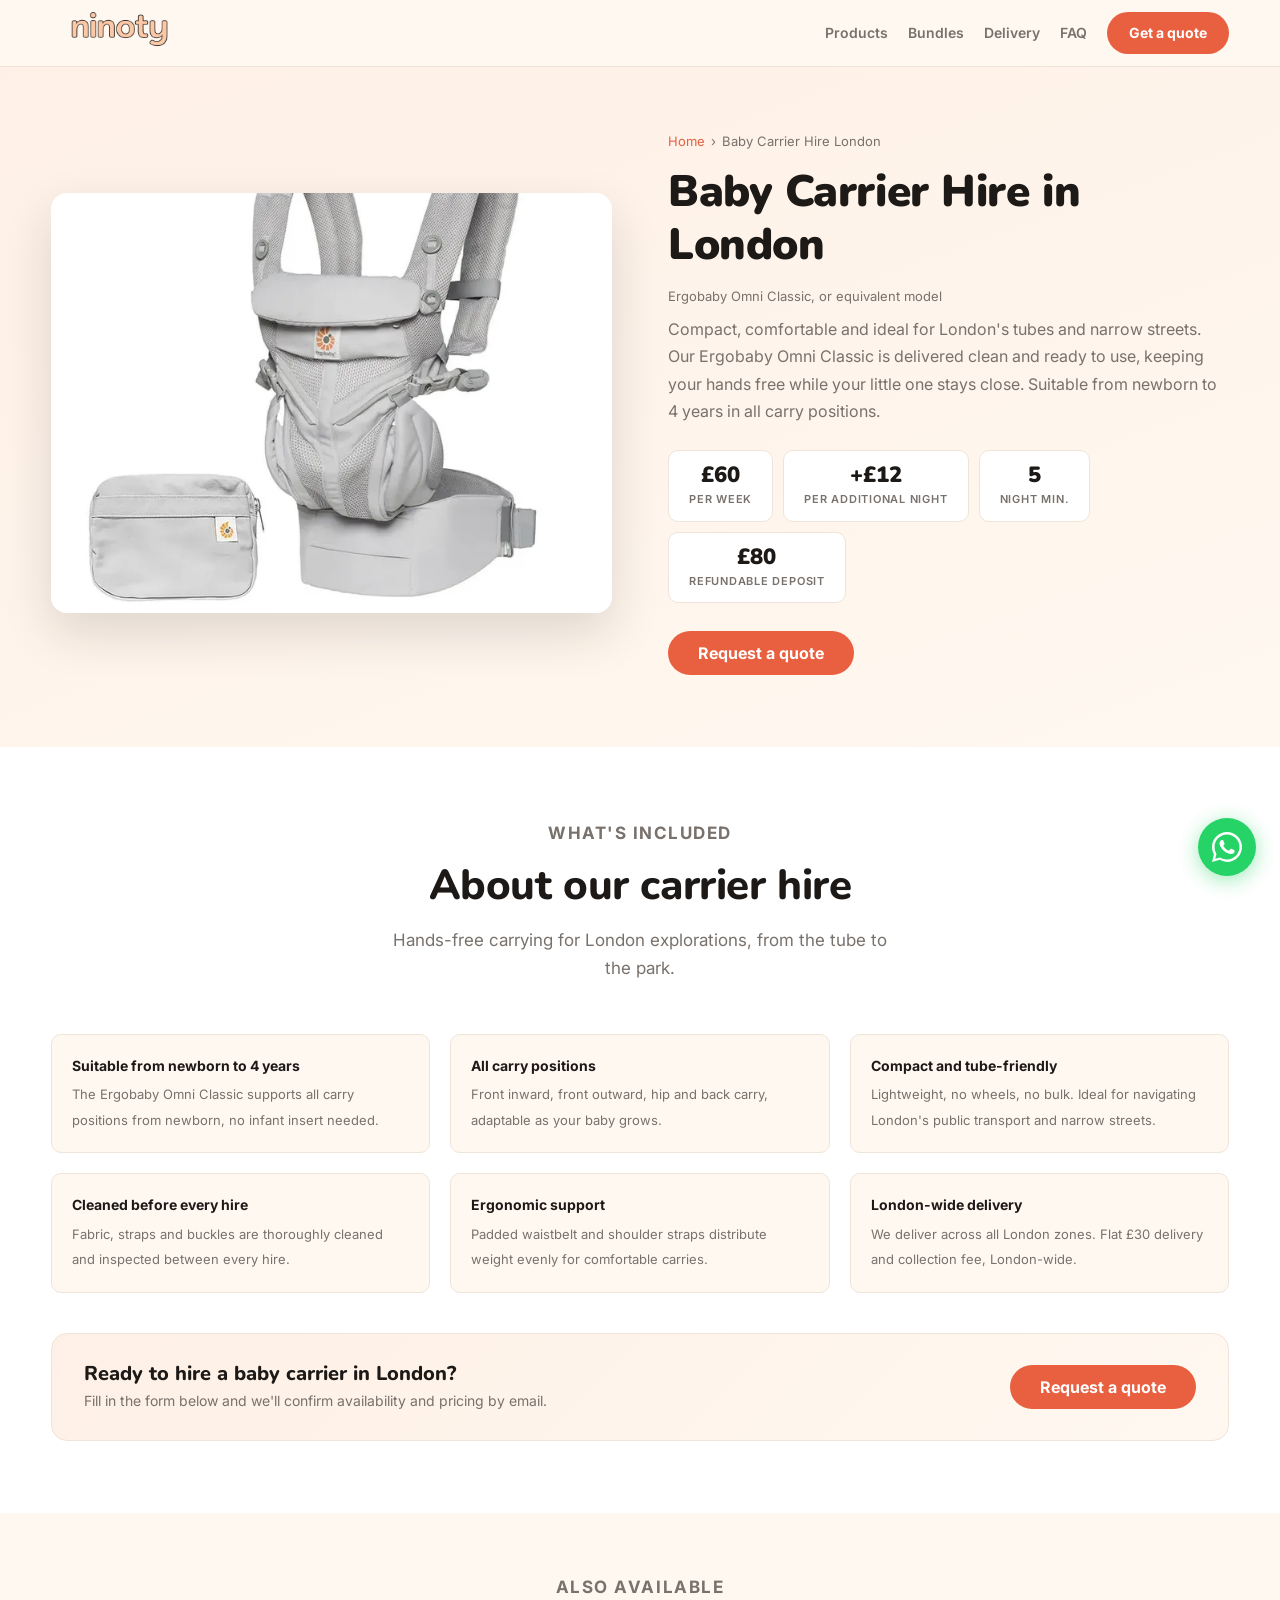
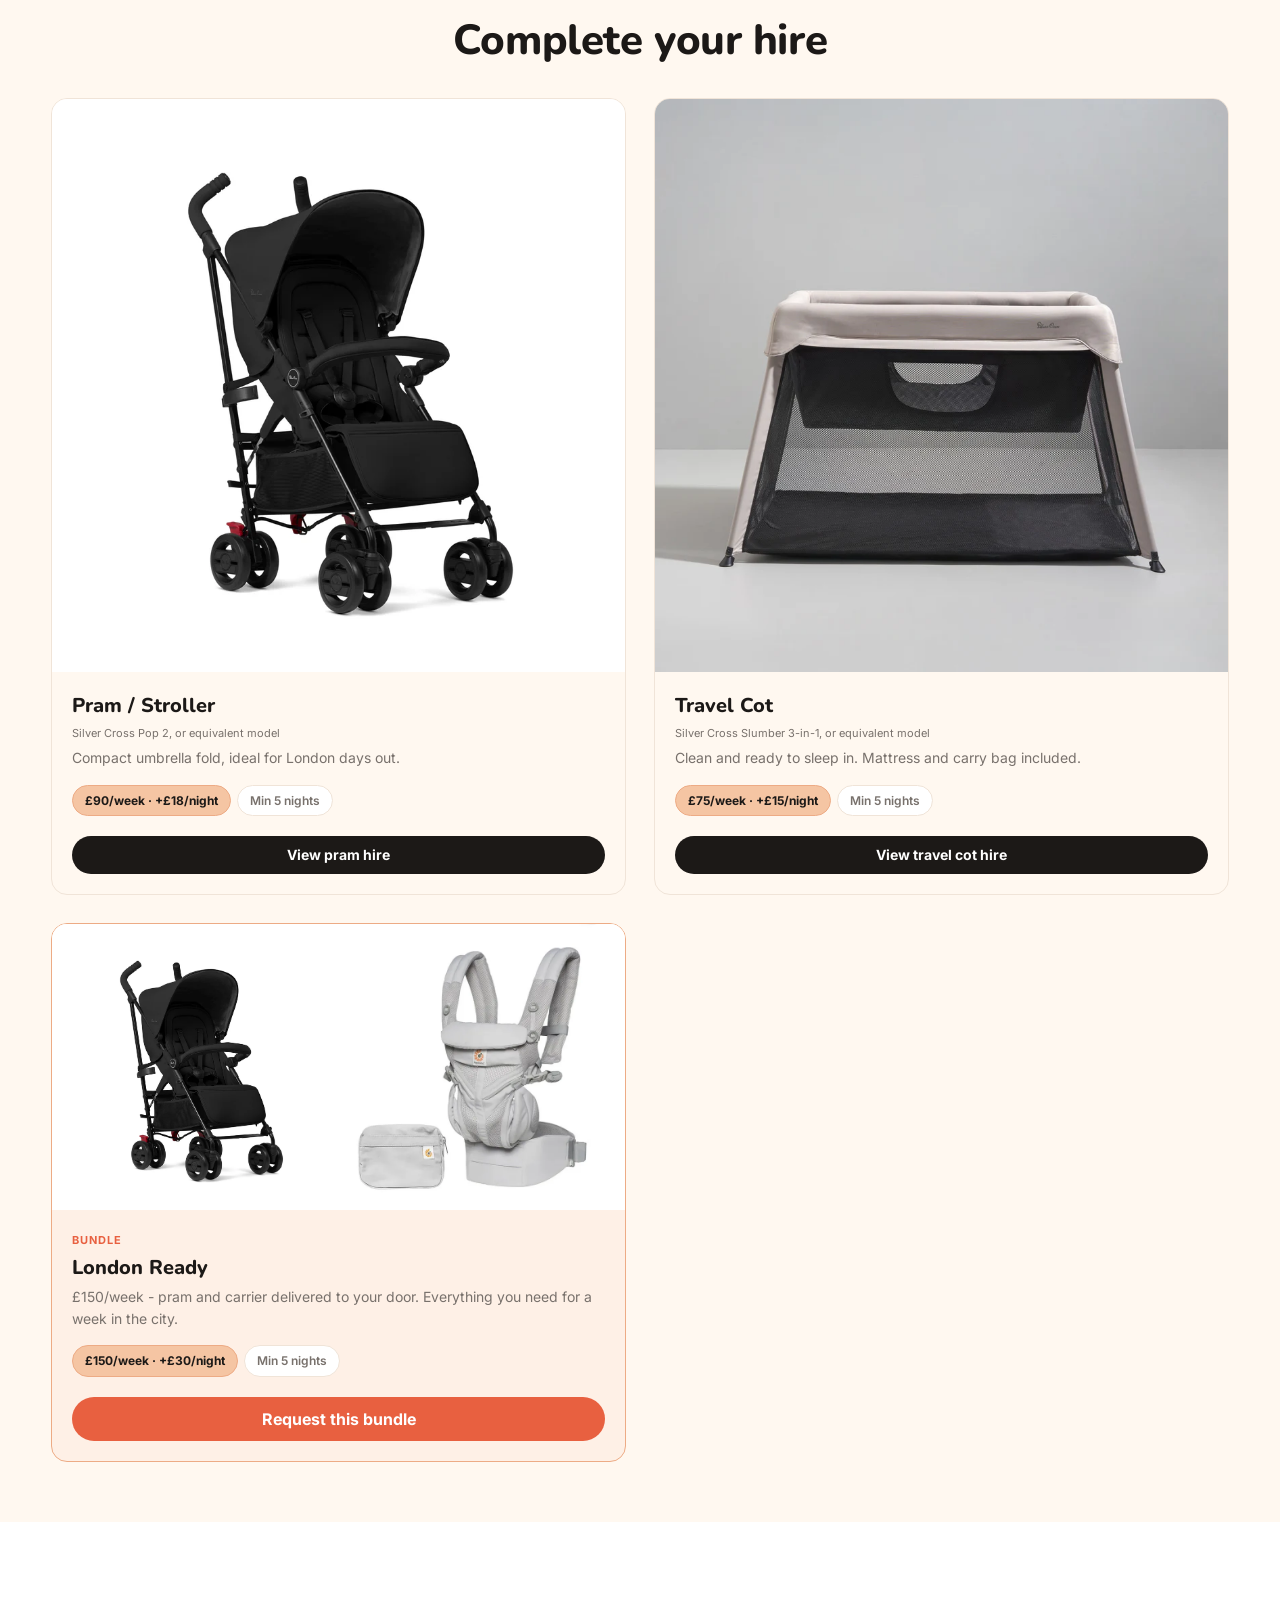
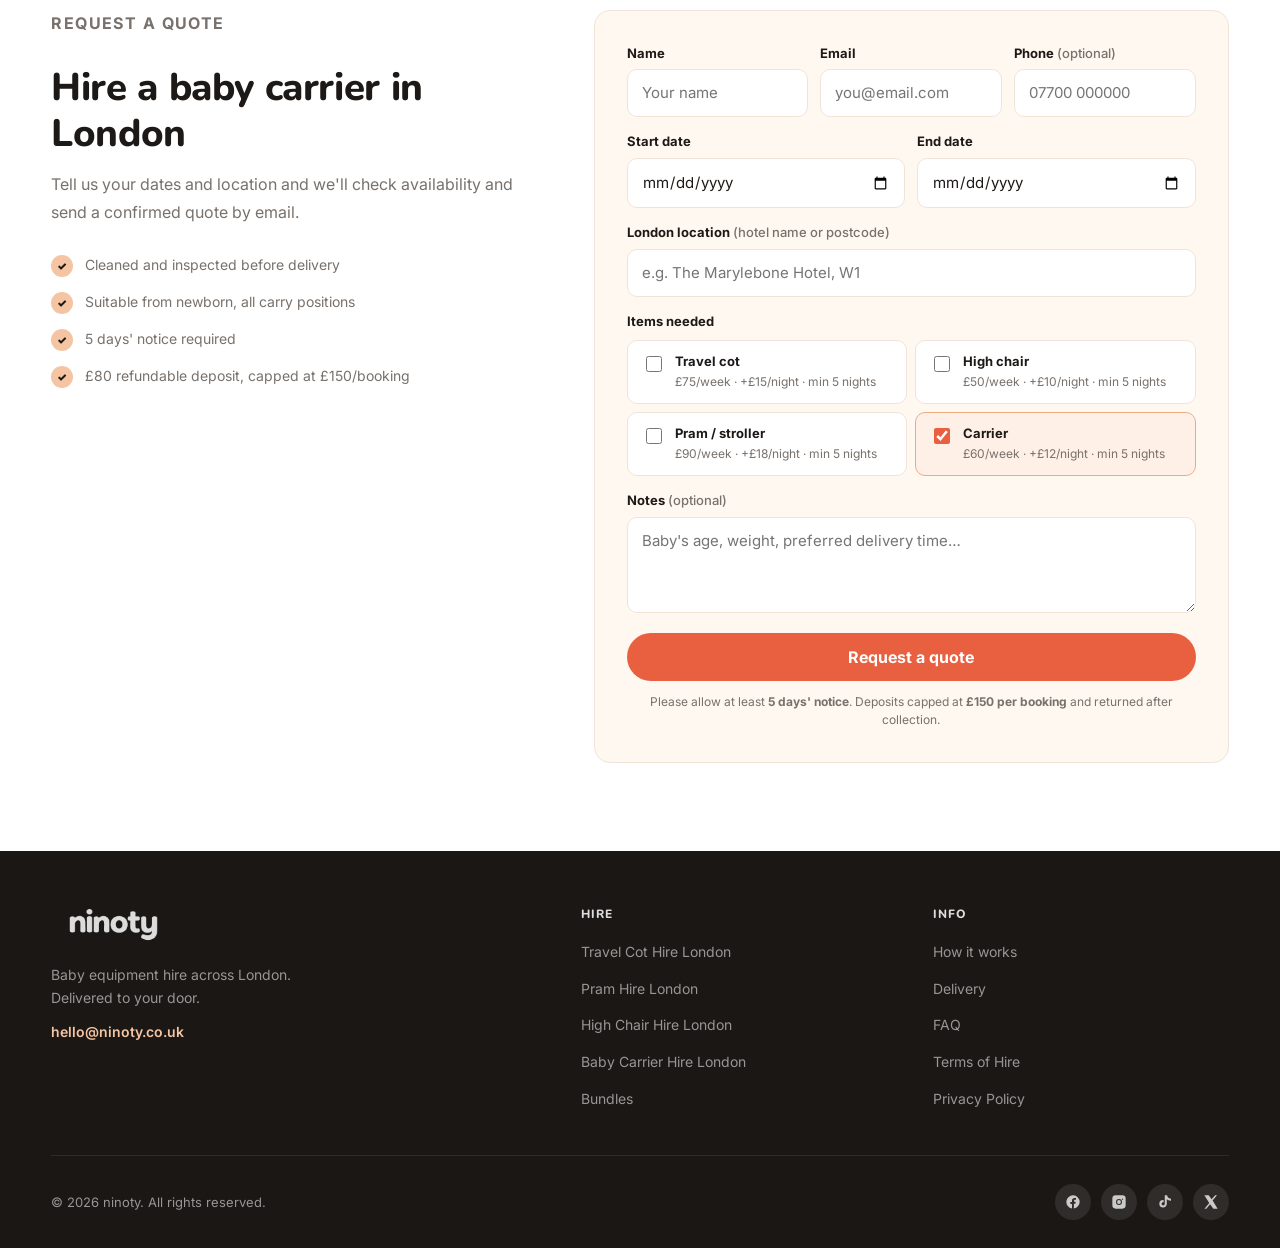
==== carrier-hire-london.html @ f0b051a9 "carrier/pricing/notice/minhire/images" ====
<!doctype html>
<html lang="en">
<head>
  <meta charset="utf-8" />
  <meta name="viewport" content="width=device-width, initial-scale=1" />

  <!-- SEO -->
  <title>Baby Carrier Hire London | Ergobaby Omni Classic Rental Delivered | Ninoty</title>
  <meta name="description" content="Baby carrier hire in London from £12/night. Ergobaby Omni Classic delivered and collected across London. Suitable from newborn to 4 years, all carry positions. Request a quote." />

  <!-- Open Graph -->
  <meta property="og:title" content="Baby Carrier Hire London | Ergobaby Omni Classic Rental Delivered | Ninoty" />
  <meta property="og:description" content="Baby carrier hire in London from £12/night. Ergobaby Omni Classic delivered and collected across London. Suitable from newborn to 4 years, all carry positions. Request a quote." />
  <meta property="og:type" content="website" />
  <meta property="og:url" content="https://ninoty.co.uk/carrier-hire-london.html" />
  <meta property="og:image" content="https://ninoty.co.uk/images/hero.jpg" />
  <meta property="og:site_name" content="Ninoty" />

  <!-- Favicon -->
  <link rel="icon" href="/favicon.ico" sizes="any" />
  <link rel="icon" type="image/png" sizes="32x32" href="/favicon-32x32.png" />
  <link rel="apple-touch-icon" href="/apple-touch-icon.png" />

  <!-- Google Fonts -->
  <link rel="preconnect" href="https://fonts.googleapis.com" />
  <link rel="preconnect" href="https://fonts.gstatic.com" crossorigin />
  <link href="https://fonts.googleapis.com/css2?family=Nunito:wght@400;600;700;800;900&family=Inter:wght@400;500;600;700&display=swap" rel="stylesheet" />

  <link rel="stylesheet" href="styles.css" />

  <!-- Google Analytics -->
  <script async src="https://www.googletagmanager.com/gtag/js?id=G-P8EN81XBQ0"></script>
  <script>
    window.dataLayer = window.dataLayer || [];
    function gtag(){dataLayer.push(arguments);}
    gtag('js', new Date());
    gtag('config', 'G-P8EN81XBQ0');
  </script>
</head>

<body>

  <!-- NAV -->
  <nav class="nav">
    <div class="container nav-inner">
      <a href="/" class="nav-logo" aria-label="Ninoty home">
        <img src="images/ninoty-logo.png" alt="ninoty" />
      </a>
      <ul class="nav-links" id="nav-links">
        <li><a href="/#products">Products</a></li>
        <li><a href="/#bundles">Bundles</a></li>
        <li><a href="/#delivery">Delivery</a></li>
        <li><a href="/#faq">FAQ</a></li>
        <li><a href="#quote" class="nav-cta">Get a quote</a></li>
      </ul>
      <button class="nav-toggle" id="nav-toggle" aria-label="Open menu" aria-expanded="false">
        <svg width="24" height="24" viewBox="0 0 24 24" fill="none" stroke="currentColor" stroke-width="2" stroke-linecap="round">
          <line x1="4" y1="7" x2="20" y2="7"/><line x1="4" y1="12" x2="20" y2="12"/><line x1="4" y1="17" x2="20" y2="17"/>
        </svg>
      </button>
    </div>
  </nav>

  <!-- PAGE HERO -->
  <section class="page-hero">
    <div class="container">
      <div class="page-hero-inner">
        <div class="page-hero-img">
          <img src="images/products/carrier-1.webp" alt="Ergobaby Omni Classic baby carrier hire London" style="object-position: center 80%;" />
        </div>
        <div class="page-hero-content">
          <nav class="breadcrumb" aria-label="Breadcrumb">
            <a href="/">Home</a>
            <span aria-hidden="true">›</span>
            <span>Baby Carrier Hire London</span>
          </nav>
          <h1>Baby Carrier Hire in London</h1>
          <p class="product-model-sub" style="font-size:13px; color:var(--muted); margin-bottom:8px;">Ergobaby Omni Classic, or equivalent model</p>
          <p>Compact, comfortable and ideal for London's tubes and narrow streets. Our Ergobaby Omni Classic is delivered clean and ready to use, keeping your hands free while your little one stays close. Suitable from newborn to 4 years in all carry positions.</p>
          <div class="pricing-cards">
            <div class="pricing-card">
              <span class="value">£60</span>
              <span class="label">per week</span>
            </div>
            <div class="pricing-card">
              <span class="value">+£12</span>
              <span class="label">per additional night</span>
            </div>
            <div class="pricing-card">
              <span class="value">5</span>
              <span class="label">night min.</span>
            </div>
            <div class="pricing-card">
              <span class="value">£80</span>
              <span class="label">refundable deposit</span>
            </div>
          </div>
          <a href="#quote" class="btn-primary">Request a quote</a>
        </div>
      </div>
    </div>
  </section>

  <!-- FEATURES -->
  <section class="product-features">
    <div class="container">
      <div class="section-header">
        <p class="section-eyebrow">What's included</p>
        <h2>About our carrier hire</h2>
        <p>Hands-free carrying for London explorations, from the tube to the park.</p>
      </div>

      <div class="features-grid">
        <div class="feature-item">
          <strong>Suitable from newborn to 4 years</strong>
          <span>The Ergobaby Omni Classic supports all carry positions from newborn, no infant insert needed.</span>
        </div>
        <div class="feature-item">
          <strong>All carry positions</strong>
          <span>Front inward, front outward, hip and back carry, adaptable as your baby grows.</span>
        </div>
        <div class="feature-item">
          <strong>Compact and tube-friendly</strong>
          <span>Lightweight, no wheels, no bulk. Ideal for navigating London's public transport and narrow streets.</span>
        </div>
        <div class="feature-item">
          <strong>Cleaned before every hire</strong>
          <span>Fabric, straps and buckles are thoroughly cleaned and inspected between every hire.</span>
        </div>
        <div class="feature-item">
          <strong>Ergonomic support</strong>
          <span>Padded waistbelt and shoulder straps distribute weight evenly for comfortable carries.</span>
        </div>
        <div class="feature-item">
          <strong>London-wide delivery</strong>
          <span>We deliver across all London zones. Flat £30 delivery and collection fee, London-wide.</span>
        </div>
      </div>

      <div class="product-cta-bar">
        <div>
          <h3>Ready to hire a baby carrier in London?</h3>
          <p>Fill in the form below and we'll confirm availability and pricing by email.</p>
        </div>
        <a href="#quote" class="btn-primary">Request a quote</a>
      </div>
    </div>
  </section>

  <!-- RELATED PRODUCTS -->
  <section style="padding: 60px 0; background: var(--cream);">
    <div class="container">
      <div class="section-header" style="margin-bottom: 32px;">
        <p class="section-eyebrow">Also available</p>
        <h2>Complete your hire</h2>
      </div>
      <div class="product-grid">
        <article class="product-card">
          <div class="product-img">
            <img src="images/products/pram-1.webp" alt="Pram hire London" loading="lazy" />
          </div>
          <div class="product-body">
            <h3 class="product-name">Pram / Stroller</h3>
            <p class="product-model-sub">Silver Cross Pop 2, or equivalent model</p>
            <p class="product-desc">Compact umbrella fold, ideal for London days out.</p>
            <div class="product-chips">
              <span class="chip chip-price">£90/week · +£18/night</span>
              <span class="chip">Min 5 nights</span>
            </div>
            <a href="pram-hire-london.html" class="btn-dark">View pram hire</a>
          </div>
        </article>
        <article class="product-card">
          <div class="product-img">
            <img src="images/products/cot-1.webp" alt="Travel cot hire London" loading="lazy" />
          </div>
          <div class="product-body">
            <h3 class="product-name">Travel Cot</h3>
            <p class="product-model-sub">Silver Cross Slumber 3-in-1, or equivalent model</p>
            <p class="product-desc">Clean and ready to sleep in. Mattress and carry bag included.</p>
            <div class="product-chips">
              <span class="chip chip-price">£75/week · +£15/night</span>
              <span class="chip">Min 5 nights</span>
            </div>
            <a href="travel-cot-hire-london.html" class="btn-dark">View travel cot hire</a>
          </div>
        </article>
        <article class="product-card" style="background: var(--peach-light); border-color: var(--peach-mid);">
          <div class="bundle-img-split">
            <img src="images/products/pram-1.webp" alt="Pram" loading="lazy" />
            <img src="images/products/carrier-1.webp" alt="Carrier" loading="lazy" />
          </div>
          <div class="product-body">
            <span class="section-eyebrow" style="display:block; margin-bottom: 6px;">Bundle</span>
            <h3 class="product-name">London Ready</h3>
            <p class="product-desc">£150/week - pram and carrier delivered to your door. Everything you need for a week in the city.</p>
            <div class="product-chips">
              <span class="chip chip-price">£150/week · +£30/night</span>
              <span class="chip">Min 5 nights</span>
            </div>
            <a href="#quote" class="btn-primary" style="display:block; text-align:center; margin-top: auto;" data-check-items="Pram / stroller,Carrier">Request this bundle</a>
          </div>
        </article>
      </div>
    </div>
  </section>

  <!-- QUOTE FORM -->
  <section class="quote-section" id="quote">
    <div class="container">
      <div class="quote-wrapper">
        <div class="quote-aside">
          <p class="section-eyebrow">Request a quote</p>
          <h2>Hire a baby carrier in London</h2>
          <p>Tell us your dates and location and we'll check availability and send a confirmed quote by email.</p>
          <ul class="quote-trust-list">
            <li><span class="qtl-check">✓</span> Cleaned and inspected before delivery</li>
            <li><span class="qtl-check">✓</span> Suitable from newborn, all carry positions</li>
            <li><span class="qtl-check">✓</span> 5 days' notice required</li>
            <li><span class="qtl-check">✓</span> £80 refundable deposit, capped at £150/booking</li>
          </ul>
        </div>

        <div class="quote-form-box">
          <form
            id="quote-form"
            name="quote-request"
            method="POST"
            data-netlify="true"
            netlify-honeypot="bot-field"
            novalidate
          >
            <input type="hidden" name="form-name" value="quote-request" />
            <p class="hp-field"><label>Don't fill this out: <input name="bot-field" tabindex="-1" /></label></p>

            <div class="form-row-3">
              <div class="form-group">
                <label for="f-name">Name</label>
                <input type="text" id="f-name" name="Name" autocomplete="name" required placeholder="Your name" />
              </div>
              <div class="form-group">
                <label for="f-email">Email</label>
                <input type="email" id="f-email" name="Email" autocomplete="email" required placeholder="you@email.com" />
              </div>
              <div class="form-group">
                <label for="f-phone">Phone <span style="font-weight:500;color:var(--muted)">(optional)</span></label>
                <input type="tel" id="f-phone" name="Phone" autocomplete="tel" placeholder="07700 000000" />
              </div>
            </div>

            <div class="form-row">
              <div class="form-group">
                <label for="f-start">Start date</label>
                <input type="date" id="f-start" name="Start date" required />
              </div>
              <div class="form-group">
                <label for="f-end">End date</label>
                <input type="date" id="f-end" name="End date" required />
              </div>
            </div>

            <div class="form-group">
              <label for="f-location">London location <span style="font-weight:500;color:var(--muted)">(hotel name or postcode)</span></label>
              <input type="text" id="f-location" name="Location" required placeholder="e.g. The Marylebone Hotel, W1" />
            </div>

            <p class="form-checks-label">Items needed</p>
            <div class="form-checks">
              <label class="form-check">
                <input type="checkbox" name="Items" value="Travel cot" data-min-nights="5" />
                <span class="form-check-text">
                  <strong>Travel cot</strong>
                  <span>£75/week · +£15/night · min 5 nights</span>
                </span>
              </label>
              <label class="form-check">
                <input type="checkbox" name="Items" value="High chair" data-min-nights="5" />
                <span class="form-check-text">
                  <strong>High chair</strong>
                  <span>£50/week · +£10/night · min 5 nights</span>
                </span>
              </label>
              <label class="form-check">
                <input type="checkbox" name="Items" value="Pram / stroller" data-min-nights="5" />
                <span class="form-check-text">
                  <strong>Pram / stroller</strong>
                  <span>£90/week · +£18/night · min 5 nights</span>
                </span>
              </label>
              <label class="form-check">
                <input type="checkbox" name="Items" value="Carrier" data-min-nights="5" id="cb-carrier" />
                <span class="form-check-text">
                  <strong>Carrier</strong>
                  <span>£60/week · +£12/night · min 5 nights</span>
                </span>
              </label>
            </div>

            <div class="form-group">
              <label for="f-notes">Notes <span style="font-weight:500;color:var(--muted)">(optional)</span></label>
              <textarea id="f-notes" name="Notes" rows="3" placeholder="Baby's age, weight, preferred delivery time…"></textarea>
            </div>

            <button type="submit" class="form-submit">Request a quote</button>

            <div class="success-message" id="success-msg" role="alert">
              🎉 Thanks! We've received your request and will follow up by email shortly.
            </div>

            <p class="form-note">
              Please allow at least <strong>5 days' notice</strong>. Deposits capped at <strong>£150 per booking</strong> and returned after collection.
            </p>
          </form>
        </div>
      </div>
    </div>
  </section>

  <!-- FOOTER -->
  <footer class="footer">
    <div class="container">
      <div class="footer-top">
        <div class="footer-brand">
          <a href="/" aria-label="Ninoty home"><img src="images/ninoty-logo.png" alt="ninoty" /></a>
          <p>Baby equipment hire across London. Delivered to your door.</p>
          <a href="mailto:hello@ninoty.co.uk" class="footer-email">hello@ninoty.co.uk</a>
        </div>
        <div class="footer-col">
          <h4>Hire</h4>
          <ul class="footer-links">
            <li><a href="travel-cot-hire-london.html">Travel Cot Hire London</a></li>
            <li><a href="pram-hire-london.html">Pram Hire London</a></li>
            <li><a href="high-chair-hire-london.html">High Chair Hire London</a></li>
            <li><a href="carrier-hire-london.html">Baby Carrier Hire London</a></li>
            <li><a href="index.html#bundles">Bundles</a></li>
          </ul>
        </div>
        <div class="footer-col">
          <h4>Info</h4>
          <ul class="footer-links">
            <li><a href="index.html#how">How it works</a></li>
            <li><a href="index.html#delivery">Delivery</a></li>
            <li><a href="index.html#faq">FAQ</a></li>
            <li><a href="terms.html">Terms of Hire</a></li>
            <li><a href="privacy.html">Privacy Policy</a></li>
          </ul>
        </div>
      </div>
      <div class="footer-bottom">
        <span>© 2026 ninoty. All rights reserved.</span>
        <div class="footer-social">
          <a href="https://facebook.com/profile.php?id=61586618325256" target="_blank" rel="noopener noreferrer" aria-label="Facebook"><svg viewBox="0 0 24 24" aria-hidden="true"><path d="M22 12a10 10 0 1 0-11.5 9.9v-7H8v-2.9h2.5V9.8c0-2.5 1.5-3.9 3.8-3.9 1.1 0 2.2.2 2.2.2v2.4h-1.3c-1.2 0-1.6.7-1.6 1.5v1.8H16l-.4 2.9h-2.3v7A10 10 0 0 0 22 12z"/></svg></a>
          <a href="https://instagram.com/ninotybaby/" target="_blank" rel="noopener noreferrer" aria-label="Instagram"><svg viewBox="0 0 24 24" aria-hidden="true"><path d="M7 2h10a5 5 0 0 1 5 5v10a5 5 0 0 1-5 5H7a5 5 0 0 1-5-5V7a5 5 0 0 1 5-5zm5 5.5a4.5 4.5 0 1 0 0 9 4.5 4.5 0 0 0 0-9zm0 7.4a2.9 2.9 0 1 1 0-5.8 2.9 2.9 0 0 1 0 5.8zM17.3 6.7a1 1 0 1 0 0 2 1 1 0 0 0 0-2z"/></svg></a>
          <a href="https://tiktok.com/@ninotybaby" target="_blank" rel="noopener noreferrer" aria-label="TikTok"><svg viewBox="0 0 24 24" aria-hidden="true"><path d="M12.004 2h3.188c.083.74.315 1.458.682 2.104a5.66 5.66 0 0 0 2.567 2.42c.75.348 1.55.53 2.56.553v3.19c-1.318.045-2.61-.21-3.807-.74a8.73 8.73 0 0 1-2.502-1.62v6.83c0 3.09-2.502 5.6-5.59 5.6a5.59 5.59 0 0 1 0-11.18c.29 0 .57.025.84.075v3.27a2.38 2.38 0 1 0 1.72 2.28V2z"/></svg></a>
          <a href="https://x.com/ninotybaby" target="_blank" rel="noopener noreferrer" aria-label="X (Twitter)"><svg viewBox="0 0 24 24" aria-hidden="true"><path d="M18.2 2H21l-6.6 7.6L22 22h-6.4l-5-6.6L5 22H2.2l7.2-8.4L2 2h6.5l4.5 6L18.2 2z"/></svg></a>
        </div>
      </div>
    </div>
  </footer>

  <!-- WhatsApp Float Button -->
  <a href="https://wa.me/447940755719" class="whatsapp-float" target="_blank" rel="noopener noreferrer" aria-label="Contact us on WhatsApp">
    <svg viewBox="0 0 24 24" aria-hidden="true"><path d="M17.472 14.382c-.297-.149-1.758-.867-2.03-.967-.273-.099-.471-.148-.67.15-.197.297-.767.966-.94 1.164-.173.199-.347.223-.644.075-.297-.15-1.255-.463-2.39-1.475-.883-.788-1.48-1.761-1.653-2.059-.173-.297-.018-.458.13-.606.134-.133.298-.347.446-.52.149-.174.198-.298.298-.497.099-.198.05-.371-.025-.52-.075-.149-.669-1.612-.916-2.207-.242-.579-.487-.5-.669-.51-.173-.008-.371-.01-.57-.01-.198 0-.52.074-.792.372-.272.297-1.04 1.016-1.04 2.479 0 1.462 1.065 2.875 1.213 3.074.149.198 2.096 3.2 5.077 4.487.709.306 1.262.489 1.694.625.712.227 1.36.195 1.871.118.571-.085 1.758-.719 2.006-1.413.248-.694.248-1.289.173-1.413-.074-.124-.272-.198-.57-.347z"/><path d="M12 0C5.373 0 0 5.373 0 12c0 2.126.553 4.122 1.523 5.862L.057 23.928l6.235-1.635A11.945 11.945 0 0 0 12 24c6.627 0 12-5.373 12-12S18.627 0 12 0zm0 22c-1.891 0-3.659-.5-5.191-1.374l-.372-.22-3.862 1.013 1.032-3.768-.242-.387A9.959 9.959 0 0 1 2 12C2 6.477 6.477 2 12 2s10 4.477 10 10-4.477 10-10 10z"/></svg>
  </a>

  <script>
  (function(){
    var toggle = document.getElementById('nav-toggle');
    var links = document.getElementById('nav-links');
    if(toggle && links){
      toggle.addEventListener('click', function(){
        var open = links.classList.toggle('open');
        toggle.setAttribute('aria-expanded', open ? 'true' : 'false');
      });
    }
    var carrierCb = document.getElementById('cb-carrier');
    if(carrierCb) carrierCb.checked = true;

    // Bundle multi-check
    document.querySelectorAll('[data-check-items]').forEach(function(btn){
      btn.addEventListener('click', function(e){
        e.preventDefault();
        var items = btn.getAttribute('data-check-items').split(',');
        document.querySelectorAll('input[name="Items"]').forEach(function(cb){ cb.checked = false; });
        items.forEach(function(val){
          val = val.trim();
          var cb = document.querySelector('input[name="Items"][value="'+val+'"]');
          if(cb){ cb.checked = true; cb.dispatchEvent(new Event('change')); }
        });
        var quote = document.getElementById('quote');
        if(quote) quote.scrollIntoView({ behavior: 'smooth' });
      });
    });

    var startInput = document.getElementById('f-start');
    var endInput = document.getElementById('f-end');
    var itemChecks = Array.from(document.querySelectorAll('input[name="Items"][type="checkbox"]'));
    function pad(n){return String(n).padStart(2,'0');}
    function toYMD(d){return d.getFullYear()+'-'+pad(d.getMonth()+1)+'-'+pad(d.getDate());}
    function addDays(ymd,days){var d=new Date(ymd+'T00:00:00');d.setDate(d.getDate()+days);return toYMD(d);}
    if(startInput && endInput){
      var now=new Date();var minStart=new Date(now.getTime()+5*24*60*60*1000);startInput.min=toYMD(minStart);
      function getMinNights(){var c=itemChecks.filter(function(i){return i.checked;});if(!c.length)return 1;return Math.max.apply(null,c.map(function(i){return Number(i.dataset.minNights||1);}));}
      function updateEndMin(){var mn=getMinNights();var base=startInput.value||toYMD(minStart);var me=addDays(base,mn);endInput.min=me;if(endInput.value&&endInput.value<me)endInput.value='';}
      updateEndMin();startInput.addEventListener('change',updateEndMin);itemChecks.forEach(function(cb){cb.addEventListener('change',updateEndMin);});
      endInput.addEventListener('focus',function(){if(!startInput.value)startInput.focus();});
    }
    var form=document.getElementById('quote-form');var successMsg=document.getElementById('success-msg');
    if(form){
      form.addEventListener('submit',function(e){
        e.preventDefault();
        var anyChecked=itemChecks.some(function(cb){return cb.checked;});
        if(!anyChecked){alert('Please select at least one item.');return;}
        var btn=form.querySelector('.form-submit');btn.disabled=true;btn.textContent='Sending…';
        fetch('/',{method:'POST',headers:{'Content-Type':'application/x-www-form-urlencoded'},body:new URLSearchParams(new FormData(form)).toString()})
        .then(function(r){if(r.ok){form.reset();if(carrierCb)carrierCb.checked=true;if(successMsg){successMsg.style.display='block';successMsg.scrollIntoView({behavior:'smooth',block:'nearest'});}}else{throw new Error();}})
        .catch(function(){btn.disabled=false;btn.textContent='Request a quote';alert('Something went wrong. Please email hello@ninoty.co.uk');});
      });
    }
  })();
  </script>
</body>
</html>
---- styles.css ----
/* ============================================================
   NINOTY — Baby Equipment Hire London
   Complete Redesign — styles.css
   ============================================================ */

/* --- Variables -------------------------------------------- */
:root {
  --cream:       #FFF8F0;
  --peach:       #F5C5A3;
  --peach-light: #FEF0E6;
  --peach-mid:   #EDAB85;
  --coral:       #E86040;
  --coral-dark:  #C94E30;
  --charcoal:    #1C1917;
  --muted:       #78716C;
  --border:      #F0E4D8;
  --card:        #FFFFFF;
  --shadow-sm:   0 2px 8px rgba(28,25,23,0.07);
  --shadow-md:   0 8px 24px rgba(28,25,23,0.10);
  --shadow-lg:   0 20px 50px rgba(28,25,23,0.14);
  --r:           16px;
  --r-sm:        10px;
  --max:         1200px;
}

/* --- Reset & Base ----------------------------------------- */
*, *::before, *::after { box-sizing: border-box; }
html { scroll-behavior: smooth; }
body {
  margin: 0;
  background: var(--cream);
  color: var(--charcoal);
  font-family: 'Inter', ui-sans-serif, system-ui, -apple-system, sans-serif;
  font-size: 16px;
  line-height: 1.6;
  overflow-x: hidden;
}
a { color: inherit; text-decoration: none; }
a:hover { opacity: 0.82; }
img { max-width: 100%; display: block; }
h1, h2, h3, h4 {
  font-family: 'Nunito', 'Inter', sans-serif;
  font-weight: 800;
  line-height: 1.2;
  margin: 0;
}
p { margin: 0; }
ul, ol { margin: 0; padding-left: 1.3em; }

.container {
  width: min(var(--max), 92vw);
  margin-inline: auto;
}

/* --- NAVIGATION ------------------------------------------- */
.nav {
  position: sticky;
  top: 0;
  z-index: 100;
  background: rgba(255,248,240,0.94);
  backdrop-filter: blur(14px);
  -webkit-backdrop-filter: blur(14px);
  border-bottom: 1px solid var(--border);
}
.nav-inner {
  display: flex;
  align-items: center;
  justify-content: space-between;
  gap: 16px;
  padding: 10px 0;
}
.nav-logo img { height: 46px; width: auto; }
.nav-links {
  display: flex;
  gap: 20px;
  font-size: 14px;
  font-weight: 600;
  color: var(--muted);
  list-style: none;
  padding: 0;
  margin: 0;
  align-items: center;
}
.nav-links a { color: var(--muted); transition: color 0.15s; }
.nav-links a:hover { color: var(--charcoal); opacity: 1; }
.nav-cta {
  display: inline-flex;
  align-items: center;
  padding: 10px 22px;
  border-radius: 99px;
  background: var(--coral);
  color: #fff !important;
  font-weight: 700;
  font-size: 14px;
  white-space: nowrap;
  transition: background 0.2s, transform 0.15s;
  opacity: 1 !important;
}
.nav-cta:hover { background: var(--coral-dark) !important; transform: translateY(-1px); }
.nav-toggle {
  display: none;
  background: none;
  border: none;
  cursor: pointer;
  padding: 6px;
  color: var(--charcoal);
  line-height: 0;
}
@media (max-width: 820px) {
  .nav-links { display: none; }
  .nav-toggle { display: flex; }
  .nav-inner { position: relative; }
  .nav-links.open {
    display: flex;
    flex-direction: column;
    align-items: flex-start;
    position: absolute;
    top: calc(100% + 1px);
    left: 0; right: 0;
    background: var(--cream);
    border-bottom: 1px solid var(--border);
    padding: 16px 4vw 20px;
    gap: 14px;
    box-shadow: var(--shadow-md);
  }
  .nav-links.open .nav-cta { align-self: stretch; text-align: center; justify-content: center; }
}

/* --- HERO ------------------------------------------------- */
.hero {
  position: relative;
  min-height: 88vh;
  display: flex;
  align-items: center;
}
.hero-bg {
  position: absolute;
  inset: 0;
  background-image: url('images/hero.jpg');
  background-size: cover;
  background-position: center 42%;
  z-index: 0;
}
.hero-bg::after {
  content: '';
  position: absolute;
  inset: 0;
  background: linear-gradient(
    130deg,
    rgba(28,25,23,0.58) 0%,
    rgba(28,25,23,0.30) 60%,
    rgba(28,25,23,0.18) 100%
  );
}
.hero-content {
  position: relative;
  z-index: 1;
  padding: 80px 0 100px;
  max-width: 680px;
}
.hero-eyebrow {
  display: inline-block;
  background: rgba(245,197,163,0.22);
  border: 1px solid rgba(245,197,163,0.55);
  color: var(--peach);
  font-size: 12px;
  font-weight: 700;
  padding: 6px 14px;
  border-radius: 99px;
  margin-bottom: 22px;
  letter-spacing: 0.06em;
  text-transform: uppercase;
}
.hero h1 {
  font-family: 'Nunito', sans-serif;
  font-size: clamp(32px, 5vw, 60px);
  font-weight: 900;
  color: #fff;
  line-height: 1.08;
  margin-bottom: 20px;
  letter-spacing: -0.01em;
}
.hero-sub {
  font-size: clamp(16px, 2vw, 20px);
  color: rgba(255,255,255,0.87);
  margin-bottom: 36px;
  max-width: 480px;
  line-height: 1.55;
}
.hero-btns {
  display: flex;
  gap: 12px;
  flex-wrap: wrap;
}

/* --- BUTTONS ---------------------------------------------- */
.btn-primary {
  display: inline-flex;
  align-items: center;
  gap: 8px;
  padding: 14px 30px;
  border-radius: 99px;
  background: var(--coral);
  color: #fff;
  font-weight: 700;
  font-size: 16px;
  border: none;
  cursor: pointer;
  transition: background 0.2s, transform 0.15s;
  text-decoration: none;
  line-height: 1;
}
.btn-primary:hover { background: var(--coral-dark); opacity: 1; transform: translateY(-2px); }

.btn-outline {
  display: inline-flex;
  align-items: center;
  padding: 14px 30px;
  border-radius: 99px;
  background: transparent;
  color: #fff;
  font-weight: 700;
  font-size: 16px;
  border: 2px solid rgba(255,255,255,0.55);
  cursor: pointer;
  transition: border-color 0.2s, background 0.2s;
  text-decoration: none;
  line-height: 1;
}
.btn-outline:hover { border-color: #fff; background: rgba(255,255,255,0.08); opacity: 1; }

.btn-dark {
  display: inline-flex;
  align-items: center;
  justify-content: center;
  padding: 12px 24px;
  border-radius: 99px;
  background: var(--charcoal);
  color: #fff;
  font-weight: 700;
  font-size: 14px;
  border: none;
  cursor: pointer;
  transition: background 0.2s;
  text-decoration: none;
  line-height: 1;
}
.btn-dark:hover { background: #3c3530; opacity: 1; }

/* --- TRUST BAR -------------------------------------------- */
.trust-bar {
  background: var(--card);
  border-bottom: 1px solid var(--border);
}
.trust-bar-grid {
  display: grid;
  grid-template-columns: repeat(4, 1fr);
}
.trust-item {
  display: flex;
  flex-direction: column;
  align-items: center;
  gap: 10px;
  padding: 24px 12px;
  text-align: center;
  border-right: 1px solid var(--border);
}
.trust-item:last-child { border-right: none; }
.trust-icon {
  width: 44px;
  height: 44px;
  border-radius: 50%;
  background: var(--peach-light);
  display: grid;
  place-items: center;
  flex-shrink: 0;
}
.trust-icon svg {
  width: 22px;
  height: 22px;
  stroke: var(--coral);
  fill: none;
  stroke-width: 1.8;
  stroke-linecap: round;
  stroke-linejoin: round;
}
.trust-item strong {
  font-size: 13px;
  font-weight: 700;
  color: var(--charcoal);
  line-height: 1.35;
}
@media (max-width: 640px) {
  .trust-bar-grid { grid-template-columns: 1fr 1fr; }
  .trust-item:nth-child(2) { border-right: none; }
  .trust-item:nth-child(3) { border-top: 1px solid var(--border); }
  .trust-item:nth-child(4) { border-top: 1px solid var(--border); border-right: none; }
}

/* --- SECTION HEADER --------------------------------------- */
.section-header {
  text-align: center;
  margin-bottom: 52px;
}
.section-eyebrow {
  display: inline-block;
  font-size: 11px;
  font-weight: 700;
  letter-spacing: 0.09em;
  text-transform: uppercase;
  color: var(--coral);
  margin-bottom: 14px;
}
.section-header h2 {
  font-family: 'Nunito', sans-serif;
  font-size: clamp(26px, 4vw, 42px);
  color: var(--charcoal);
  margin-bottom: 14px;
  letter-spacing: -0.01em;
}
.section-header p {
  color: var(--muted);
  font-size: 17px;
  max-width: 520px;
  margin-inline: auto;
  line-height: 1.65;
}

/* --- HOW IT WORKS ----------------------------------------- */
.how { padding: 88px 0; background: var(--cream); }
.steps {
  display: grid;
  grid-template-columns: repeat(3, 1fr);
  gap: 40px;
  position: relative;
}
.steps::before {
  content: '';
  position: absolute;
  top: 35px;
  left: calc(16.66% + 8px);
  right: calc(16.66% + 8px);
  height: 2px;
  background: linear-gradient(90deg, var(--peach), var(--peach-mid), var(--peach));
  z-index: 0;
}
.step {
  display: flex;
  flex-direction: column;
  align-items: center;
  text-align: center;
  position: relative;
  z-index: 1;
}
.step-num {
  width: 70px;
  height: 70px;
  border-radius: 50%;
  background: var(--peach);
  border: 3px solid var(--card);
  display: grid;
  place-items: center;
  font-family: 'Nunito', sans-serif;
  font-size: 26px;
  font-weight: 900;
  color: var(--charcoal);
  margin-bottom: 20px;
  box-shadow: 0 0 0 4px var(--peach-light), var(--shadow-sm);
}
.step h3 {
  font-family: 'Nunito', sans-serif;
  font-size: 18px;
  color: var(--charcoal);
  margin-bottom: 8px;
}
.step p { font-size: 14px; color: var(--muted); max-width: 200px; line-height: 1.6; }
@media (max-width: 640px) {
  .steps { grid-template-columns: 1fr; gap: 28px; }
  .steps::before { display: none; }
  .step { flex-direction: row; text-align: left; gap: 18px; align-items: flex-start; }
  .step-num { flex-shrink: 0; width: 56px; height: 56px; font-size: 22px; margin-bottom: 0; }
  .step p { max-width: none; }
}

/* --- PRODUCTS --------------------------------------------- */
.products { padding: 88px 0; background: var(--card); }
.product-grid {
  display: grid;
  grid-template-columns: repeat(2, 1fr);
  gap: 28px;
}
.product-card {
  background: var(--cream);
  border: 1px solid var(--border);
  border-radius: var(--r);
  overflow: hidden;
  transition: box-shadow 0.25s, transform 0.25s;
  display: flex;
  flex-direction: column;
}
.product-card:hover { box-shadow: var(--shadow-lg); transform: translateY(-4px); }
.product-img {
  overflow: hidden;
  background: var(--cream);
}
.product-img img {
  width: 100%;
  height: auto;
  display: block;
  transition: transform 0.45s ease;
}
.product-card:hover .product-img img { transform: scale(1.03); }
.product-body {
  padding: 22px 20px 20px;
  display: flex;
  flex-direction: column;
  flex: 1;
}
.product-name {
  font-family: 'Nunito', sans-serif;
  font-size: 20px;
  font-weight: 800;
  color: var(--charcoal);
  margin-bottom: 6px;
}
.product-desc {
  font-size: 14px;
  color: var(--muted);
  margin-bottom: 16px;
  line-height: 1.55;
}
.product-chips {
  display: flex;
  flex-wrap: wrap;
  gap: 6px;
  margin-bottom: 20px;
}
.chip {
  font-size: 12px;
  font-weight: 600;
  padding: 5px 12px;
  border-radius: 99px;
  border: 1px solid var(--border);
  background: var(--card);
  color: var(--muted);
}
.chip-price {
  background: var(--peach);
  border-color: var(--peach-mid);
  color: var(--charcoal);
  font-weight: 700;
}
.product-body .btn-dark { margin-top: auto; width: 100%; text-align: center; }
@media (max-width: 640px) {
  .product-grid { grid-template-columns: 1fr; gap: 20px; }
}

/* --- BUNDLES ---------------------------------------------- */
.bundles { padding: 88px 0; background: var(--cream); }
.bundle-grid {
  display: grid;
  grid-template-columns: repeat(2, 1fr);
  gap: 24px;
}
.bundle-card {
  background: var(--card);
  border: 1.5px solid var(--border);
  border-radius: var(--r);
  padding: 28px 24px 24px;
  position: relative;
  transition: box-shadow 0.2s, transform 0.2s;
  display: flex;
  flex-direction: column;
}
.bundle-card:hover { box-shadow: var(--shadow-md); transform: translateY(-2px); }
.bundle-card.featured {
  border-color: var(--peach-mid);
  background: linear-gradient(160deg, var(--peach-light) 0%, var(--card) 100%);
}
.bundle-badge {
  position: absolute;
  top: 18px;
  right: 18px;
  background: var(--coral);
  color: #fff;
  font-size: 11px;
  font-weight: 700;
  padding: 4px 10px;
  border-radius: 99px;
  letter-spacing: 0.03em;
}
.bundle-emoji { font-size: 36px; margin-bottom: 14px; line-height: 1; display: block; }
.bundle-name {
  font-family: 'Nunito', sans-serif;
  font-size: 22px;
  font-weight: 900;
  color: var(--charcoal);
  margin-bottom: 6px;
}
.bundle-items-label {
  font-size: 14px;
  color: var(--muted);
  margin-bottom: 18px;
}
.bundle-details {
  list-style: none;
  padding: 0;
  margin: 0;
  display: flex;
  flex-direction: column;
  gap: 8px;
}
.bundle-details li {
  font-size: 13px;
  color: var(--muted);
  display: flex;
  align-items: flex-start;
  gap: 8px;
  line-height: 1.45;
}
.bundle-details li::before {
  content: '✓';
  color: var(--coral);
  font-weight: 800;
  flex-shrink: 0;
  margin-top: 1px;
}
.bundle-price-block {
  margin-bottom: 16px;
}
.bundle-price {
  display: block;
  font-family: 'Nunito', sans-serif;
  font-size: 22px;
  font-weight: 900;
  color: var(--charcoal);
  line-height: 1.2;
}
.bundle-price-desc {
  display: block;
  font-size: 13px;
  color: var(--muted);
  margin-top: 3px;
  line-height: 1.45;
}
.bundle-details { flex: 1; }
.bundle-request-btn {
  display: block;
  width: 100%;
  text-align: center;
  margin-top: 20px;
  padding: 12px 20px;
  border-radius: 99px;
  background: var(--coral);
  color: #fff;
  font-weight: 700;
  font-size: 14px;
  font-family: inherit;
  border: none;
  cursor: pointer;
  transition: background 0.2s, transform 0.15s;
  text-decoration: none;
}
.bundle-request-btn:hover { background: var(--coral-dark); transform: translateY(-1px); opacity: 1; }
.bundle-img-split {
  display: grid;
  grid-template-columns: 1fr 1fr;
  overflow: hidden;
  background: var(--cream);
}
.bundle-img-split img {
  width: 100%;
  height: auto;
  display: block;
  object-fit: cover;
  background: var(--cream);
}
@media (max-width: 640px) { .bundle-grid { grid-template-columns: 1fr; } }

/* --- DELIVERY --------------------------------------------- */
.delivery { padding: 88px 0; background: var(--card); }
.delivery-grid {
  display: grid;
  grid-template-columns: 1fr 1fr;
  gap: 64px;
  align-items: start;
}
.delivery-text h2 {
  font-family: 'Nunito', sans-serif;
  font-size: clamp(24px, 3vw, 38px);
  color: var(--charcoal);
  margin-bottom: 14px;
  letter-spacing: -0.01em;
}
.delivery-text p {
  color: var(--muted);
  margin-bottom: 28px;
  font-size: 16px;
  line-height: 1.72;
}
.zones-list {
  display: flex;
  flex-wrap: wrap;
  gap: 8px;
  margin-bottom: 32px;
}
.zone-tag {
  padding: 7px 16px;
  border-radius: 99px;
  background: var(--peach);
  color: var(--charcoal);
  font-size: 13px;
  font-weight: 700;
}
.delivery-features {
  display: grid;
  grid-template-columns: 1fr;
  gap: 14px;
}
.delivery-feature {
  display: flex;
  gap: 14px;
  align-items: flex-start;
  background: var(--cream);
  border: 1px solid var(--border);
  border-radius: var(--r-sm);
  padding: 16px 18px;
}
.delivery-feature-icon {
  width: 40px;
  height: 40px;
  border-radius: 10px;
  background: var(--peach-light);
  display: grid;
  place-items: center;
  flex-shrink: 0;
}
.delivery-feature-icon svg {
  width: 20px; height: 20px;
  stroke: var(--coral);
  fill: none;
  stroke-width: 1.8;
  stroke-linecap: round;
  stroke-linejoin: round;
}
.delivery-feature strong {
  display: block;
  font-size: 14px;
  font-weight: 700;
  color: var(--charcoal);
  margin-bottom: 3px;
}
.delivery-feature span { font-size: 13px; color: var(--muted); line-height: 1.5; }
@media (max-width: 768px) {
  .delivery-grid { grid-template-columns: 1fr; gap: 36px; }
}

/* --- SAFETY ----------------------------------------------- */
.safety {
  padding: 88px 0;
  background: linear-gradient(160deg, var(--peach-light) 0%, var(--cream) 60%);
}
.safety-grid {
  display: grid;
  grid-template-columns: repeat(3, 1fr);
  gap: 24px;
}
.safety-card {
  background: var(--card);
  border: 1px solid var(--border);
  border-radius: var(--r);
  padding: 30px 24px 26px;
  box-shadow: var(--shadow-sm);
}
.safety-card-icon {
  width: 54px;
  height: 54px;
  border-radius: 14px;
  background: var(--peach-light);
  display: grid;
  place-items: center;
  margin-bottom: 18px;
}
.safety-card-icon svg {
  width: 26px; height: 26px;
  stroke: var(--coral);
  fill: none;
  stroke-width: 1.8;
  stroke-linecap: round;
  stroke-linejoin: round;
}
.safety-card h3 {
  font-family: 'Nunito', sans-serif;
  font-size: 20px;
  color: var(--charcoal);
  margin-bottom: 14px;
}
.safety-card ul {
  list-style: none;
  padding: 0;
  display: flex;
  flex-direction: column;
  gap: 9px;
}
.safety-card ul li {
  font-size: 14px;
  color: var(--muted);
  display: flex;
  align-items: flex-start;
  gap: 9px;
  line-height: 1.5;
}
.safety-card ul li::before {
  content: '✓';
  color: var(--coral);
  font-weight: 800;
  flex-shrink: 0;
}
@media (max-width: 768px) { .safety-grid { grid-template-columns: 1fr; } }

/* --- QUOTE FORM ------------------------------------------- */
.quote-section { padding: 88px 0; background: var(--card); }
.quote-wrapper {
  display: grid;
  grid-template-columns: 1fr 1.35fr;
  gap: 72px;
  align-items: start;
}
.quote-aside h2 {
  font-family: 'Nunito', sans-serif;
  font-size: clamp(26px, 3vw, 40px);
  color: var(--charcoal);
  margin-bottom: 14px;
  letter-spacing: -0.01em;
}
.quote-aside p {
  color: var(--muted);
  font-size: 16px;
  line-height: 1.72;
  margin-bottom: 28px;
}
.quote-trust-list {
  list-style: none;
  padding: 0;
  display: flex;
  flex-direction: column;
  gap: 14px;
}
.quote-trust-list li {
  display: flex;
  align-items: flex-start;
  gap: 12px;
  font-size: 14px;
  color: var(--muted);
  line-height: 1.5;
}
.qtl-check {
  width: 22px;
  height: 22px;
  min-width: 22px;
  border-radius: 50%;
  background: var(--peach);
  display: grid;
  place-items: center;
  font-size: 11px;
  font-weight: 900;
  color: var(--charcoal);
  margin-top: 1px;
}
.quote-form-box {
  background: var(--cream);
  border: 1px solid var(--border);
  border-radius: var(--r);
  padding: 32px;
}
.form-group {
  display: flex;
  flex-direction: column;
  gap: 6px;
  margin-bottom: 14px;
}
.form-group label {
  font-size: 13px;
  font-weight: 700;
  color: var(--charcoal);
}
.form-group input,
.form-group textarea,
.form-group select {
  width: 100%;
  padding: 11px 14px;
  border: 1.5px solid var(--border);
  border-radius: var(--r-sm);
  background: var(--card);
  font: inherit;
  font-size: 15px;
  color: var(--charcoal);
  outline: none;
  transition: border-color 0.2s, box-shadow 0.2s;
  min-width: 0;
  -webkit-appearance: none;
  appearance: none;
}
.form-group input:focus,
.form-group textarea:focus,
.form-group select:focus {
  border-color: var(--peach-mid);
  box-shadow: 0 0 0 3px rgba(245,197,163,0.35);
}
.form-row {
  display: grid;
  grid-template-columns: 1fr 1fr;
  gap: 12px;
  margin-bottom: 14px;
}
.form-row .form-group { margin-bottom: 0; }
.form-row-3 {
  display: grid;
  grid-template-columns: 1fr 1fr 1fr;
  gap: 12px;
  margin-bottom: 14px;
}
.form-row-3 .form-group { margin-bottom: 0; }
.form-checks-label {
  font-size: 13px;
  font-weight: 700;
  color: var(--charcoal);
  margin-bottom: 8px;
}
.form-checks {
  display: grid;
  grid-template-columns: 1fr 1fr;
  gap: 8px;
  margin-bottom: 14px;
}
.form-check {
  display: flex;
  align-items: flex-start;
  gap: 10px;
  padding: 12px 14px;
  border: 1.5px solid var(--border);
  border-radius: var(--r-sm);
  background: var(--card);
  cursor: pointer;
  transition: border-color 0.2s, background 0.2s;
  user-select: none;
}
.form-check:has(input:checked) {
  border-color: var(--peach-mid);
  background: var(--peach-light);
}
.form-check input[type="checkbox"] {
  width: 16px;
  height: 16px;
  flex-shrink: 0;
  margin-top: 3px;
  accent-color: var(--coral);
  cursor: pointer;
}
.form-check-text {
  display: flex;
  flex-direction: column;
  gap: 2px;
}
.form-check-text strong {
  font-size: 13px;
  font-weight: 700;
  color: var(--charcoal);
  line-height: 1.3;
}
.form-check-text span {
  font-size: 12px;
  color: var(--muted);
}
.form-submit {
  width: 100%;
  padding: 14px;
  border-radius: 99px;
  background: var(--coral);
  color: #fff;
  font-weight: 700;
  font-size: 16px;
  font-family: inherit;
  border: none;
  cursor: pointer;
  transition: background 0.2s, transform 0.15s;
  margin-top: 6px;
}
.form-submit:hover { background: var(--coral-dark); transform: translateY(-1px); }
.form-note {
  font-size: 12px;
  color: var(--muted);
  margin-top: 12px;
  line-height: 1.55;
  text-align: center;
}
.success-message {
  display: none;
  background: #d1fae5;
  border: 1px solid #6ee7b7;
  color: #065f46;
  padding: 16px 20px;
  border-radius: var(--r-sm);
  font-size: 15px;
  font-weight: 600;
  margin-top: 16px;
  line-height: 1.5;
}
.hp-field { display: none !important; }
@media (max-width: 900px) {
  .quote-wrapper { grid-template-columns: 1fr; gap: 40px; }
}
@media (max-width: 640px) {
  .form-row { grid-template-columns: 1fr; }
  .form-row-3 { grid-template-columns: 1fr; }
  .form-checks { grid-template-columns: 1fr; }
  .quote-form-box { padding: 20px 16px; }
}

/* --- FAQ -------------------------------------------------- */
.faq-section { padding: 88px 0; background: var(--cream); }
.faq-list {
  display: flex;
  flex-direction: column;
  gap: 8px;
  max-width: 760px;
  margin-inline: auto;
}
.faq-item {
  background: var(--card);
  border: 1.5px solid var(--border);
  border-radius: var(--r-sm);
  overflow: hidden;
  transition: border-color 0.2s;
}
.faq-item.open { border-color: var(--peach-mid); }
.faq-question {
  width: 100%;
  background: none;
  border: none;
  padding: 18px 20px;
  text-align: left;
  font: inherit;
  font-size: 15px;
  font-weight: 700;
  color: var(--charcoal);
  cursor: pointer;
  display: flex;
  justify-content: space-between;
  align-items: center;
  gap: 14px;
}
.faq-question:focus-visible { outline: 2px solid var(--coral); outline-offset: -2px; }
.faq-icon {
  flex-shrink: 0;
  width: 26px;
  height: 26px;
  border-radius: 50%;
  background: var(--peach-light);
  display: grid;
  place-items: center;
  font-size: 18px;
  font-weight: 400;
  color: var(--coral);
  transition: transform 0.2s, background 0.2s;
  line-height: 1;
}
.faq-item.open .faq-icon {
  transform: rotate(45deg);
  background: var(--peach);
}
.faq-answer {
  display: none;
  padding: 0 20px 18px;
  font-size: 14px;
  color: var(--muted);
  line-height: 1.72;
}
.faq-item.open .faq-answer { display: block; }

/* --- FOOTER ----------------------------------------------- */
.footer {
  background: #1a1714;
  color: rgba(255,255,255,0.55);
  padding: 56px 0 28px;
}
.footer-top {
  display: grid;
  grid-template-columns: 1.6fr 1fr 1fr;
  gap: 56px;
  padding-bottom: 44px;
  border-bottom: 1px solid rgba(255,255,255,0.09);
  margin-bottom: 28px;
}
.footer-brand img {
  height: 42px;
  width: auto;
  margin-bottom: 14px;
  filter: brightness(0) invert(1) opacity(0.85);
}
.footer-brand p {
  font-size: 14px;
  line-height: 1.65;
  max-width: 260px;
}
.footer-brand .footer-email {
  display: inline-block;
  margin-top: 12px;
  font-size: 14px;
  font-weight: 600;
  color: var(--peach);
  opacity: 1;
}
.footer-brand .footer-email:hover { opacity: 0.8; }
.footer-col h4 {
  font-family: 'Nunito', sans-serif;
  font-size: 12px;
  font-weight: 800;
  color: rgba(255,255,255,0.85);
  margin-bottom: 18px;
  text-transform: uppercase;
  letter-spacing: 0.08em;
}
.footer-links {
  list-style: none;
  padding: 0;
  margin: 0;
  display: flex;
  flex-direction: column;
  gap: 11px;
}
.footer-links a {
  font-size: 14px;
  color: rgba(255,255,255,0.55);
  transition: color 0.2s;
}
.footer-links a:hover { color: rgba(255,255,255,0.92); opacity: 1; }
.footer-bottom {
  display: flex;
  align-items: center;
  justify-content: space-between;
  gap: 16px;
  flex-wrap: wrap;
  font-size: 13px;
}
.footer-social {
  display: flex;
  gap: 10px;
}
.footer-social a {
  width: 36px;
  height: 36px;
  border-radius: 50%;
  background: rgba(255,255,255,0.09);
  display: grid;
  place-items: center;
  transition: background 0.2s;
  opacity: 1;
}
.footer-social a:hover { background: rgba(255,255,255,0.18); }
.footer-social svg {
  width: 16px;
  height: 16px;
  fill: rgba(255,255,255,0.75);
}
@media (max-width: 768px) {
  .footer-top { grid-template-columns: 1fr; gap: 32px; }
  .footer-bottom { flex-direction: column; align-items: flex-start; gap: 12px; }
}

/* --- WHATSAPP FLOAT --------------------------------------- */
.whatsapp-float {
  position: fixed;
  bottom: 24px;
  right: 24px;
  z-index: 999;
  width: 58px;
  height: 58px;
  border-radius: 50%;
  background: #25D366;
  display: grid;
  place-items: center;
  box-shadow: 0 4px 20px rgba(37,211,102,0.45);
  transition: transform 0.2s, box-shadow 0.2s;
  opacity: 1;
}
.whatsapp-float:hover {
  transform: scale(1.09);
  box-shadow: 0 6px 26px rgba(37,211,102,0.55);
  opacity: 1;
}
.whatsapp-float svg { width: 30px; height: 30px; fill: #fff; }

/* --- PRODUCT PAGE SPECIFIC -------------------------------- */
.page-hero {
  padding: 64px 0 72px;
  background: linear-gradient(160deg, var(--peach-light) 0%, var(--cream) 100%);
}
.page-hero-inner {
  display: grid;
  grid-template-columns: 1fr 1fr;
  gap: 56px;
  align-items: center;
}
.page-hero-img {
  border-radius: var(--r);
  overflow: hidden;
  aspect-ratio: 4 / 3;
  box-shadow: var(--shadow-lg);
}
.page-hero-img img { width: 100%; height: 100%; object-fit: cover; }
.page-hero-img .carousel { height: 100%; }
.page-hero-img .carousel-slides { height: 100%; }
.page-hero-img .carousel-slides img { min-width: 100%; height: 100%; object-fit: cover; }
.breadcrumb {
  font-size: 13px;
  color: var(--muted);
  margin-bottom: 14px;
  display: flex;
  gap: 6px;
  align-items: center;
}
.breadcrumb a { color: var(--coral); }
.breadcrumb span { color: var(--muted); }
.page-hero-content h1 {
  font-family: 'Nunito', sans-serif;
  font-size: clamp(28px, 4vw, 44px);
  font-weight: 900;
  color: var(--charcoal);
  margin-bottom: 14px;
  letter-spacing: -0.01em;
}
.page-hero-content p {
  color: var(--muted);
  font-size: 16px;
  line-height: 1.72;
  margin-bottom: 24px;
}
.pricing-cards {
  display: flex;
  flex-wrap: wrap;
  gap: 10px;
  margin-bottom: 28px;
}
.pricing-card {
  background: var(--card);
  border: 1.5px solid var(--border);
  border-radius: var(--r-sm);
  padding: 12px 20px;
  text-align: center;
  min-width: 100px;
}
.pricing-card .value {
  display: block;
  font-family: 'Nunito', sans-serif;
  font-size: 22px;
  font-weight: 900;
  color: var(--charcoal);
  line-height: 1.1;
}
.pricing-card .label {
  display: block;
  font-size: 11px;
  font-weight: 600;
  color: var(--muted);
  text-transform: uppercase;
  letter-spacing: 0.07em;
  margin-top: 4px;
}
.product-features {
  padding: 72px 0;
  background: var(--card);
}
.features-grid {
  display: grid;
  grid-template-columns: repeat(3, 1fr);
  gap: 20px;
  margin-bottom: 40px;
}
.feature-item {
  background: var(--cream);
  border: 1px solid var(--border);
  border-radius: var(--r-sm);
  padding: 20px;
}
.feature-item strong {
  display: block;
  font-size: 14px;
  font-weight: 700;
  color: var(--charcoal);
  margin-bottom: 4px;
}
.feature-item span { font-size: 13px; color: var(--muted); }
.product-cta-bar {
  background: linear-gradient(135deg, var(--peach-light), var(--cream));
  border: 1px solid var(--border);
  border-radius: var(--r);
  padding: 28px 32px;
  display: flex;
  align-items: center;
  justify-content: space-between;
  gap: 20px;
  flex-wrap: wrap;
}
.product-cta-bar h3 {
  font-family: 'Nunito', sans-serif;
  font-size: 20px;
  color: var(--charcoal);
  margin-bottom: 4px;
}
.product-cta-bar p { font-size: 14px; color: var(--muted); }
@media (max-width: 768px) {
  .page-hero-inner { grid-template-columns: 1fr; gap: 32px; }
  .features-grid { grid-template-columns: 1fr; }
  .product-cta-bar { flex-direction: column; align-items: flex-start; }
}

/* --- LEGAL PAGES ------------------------------------------ */
.legal-page { padding: 64px 0 80px; }
.legal-page .legal-header { margin-bottom: 48px; }
.legal-page h1 {
  font-family: 'Nunito', sans-serif;
  font-size: clamp(28px, 4vw, 40px);
  color: var(--charcoal);
  margin-bottom: 8px;
}
.legal-page .updated { font-size: 13px; color: var(--muted); }
.legal-content { max-width: 760px; }
.legal-content h2 {
  font-family: 'Nunito', sans-serif;
  font-size: 20px;
  color: var(--charcoal);
  margin: 36px 0 12px;
}
.legal-content p,
.legal-content li {
  font-size: 15px;
  color: #4a4540;
  line-height: 1.82;
}
.legal-content ul, .legal-content ol { margin: 12px 0; }
.legal-content li { margin-bottom: 6px; }
.legal-content a { color: var(--coral); }
.legal-content p + p { margin-top: 12px; }

/* --- PRODUCT MODEL SUB ------------------------------------ */
.product-model-sub {
  font-size: 11px;
  color: var(--muted);
  font-weight: 400;
  margin-top: 2px;
  margin-bottom: 6px;
  line-height: 1.4;
}

/* --- IMAGE CAROUSEL --------------------------------------- */
.carousel {
  position: relative;
  width: 100%;
  overflow: hidden;
}
.carousel-slides {
  display: flex;
  transition: transform 0.35s ease;
}
.carousel-slides img {
  min-width: 100%;
  width: 100%;
  height: auto;
  display: block;
  flex-shrink: 0;
  background: var(--cream);
}
.carousel-btn {
  position: absolute;
  top: 50%;
  transform: translateY(-50%);
  background: rgba(255,248,240,0.88);
  border: none;
  border-radius: 50%;
  width: 30px;
  height: 30px;
  font-size: 18px;
  line-height: 1;
  cursor: pointer;
  display: grid;
  place-items: center;
  color: var(--charcoal);
  box-shadow: var(--shadow-sm);
  transition: background 0.15s;
  z-index: 2;
  padding: 0;
}
.carousel-btn:hover { background: rgba(255,248,240,1); }
.carousel-prev { left: 8px; }
.carousel-next { right: 8px; }
.carousel-dots {
  position: absolute;
  bottom: 8px;
  left: 50%;
  transform: translateX(-50%);
  display: flex;
  gap: 5px;
  z-index: 2;
}
.carousel-dot {
  width: 7px;
  height: 7px;
  border-radius: 50%;
  background: rgba(255,248,240,0.55);
  border: none;
  padding: 0;
  cursor: pointer;
  transition: background 0.2s;
}
.carousel-dot.active { background: rgba(255,248,240,1); }

/* --- UTILITIES -------------------------------------------- */
.sr-only {
  position: absolute; width: 1px; height: 1px;
  padding: 0; margin: -1px; overflow: hidden;
  clip: rect(0,0,0,0); border: 0;
}
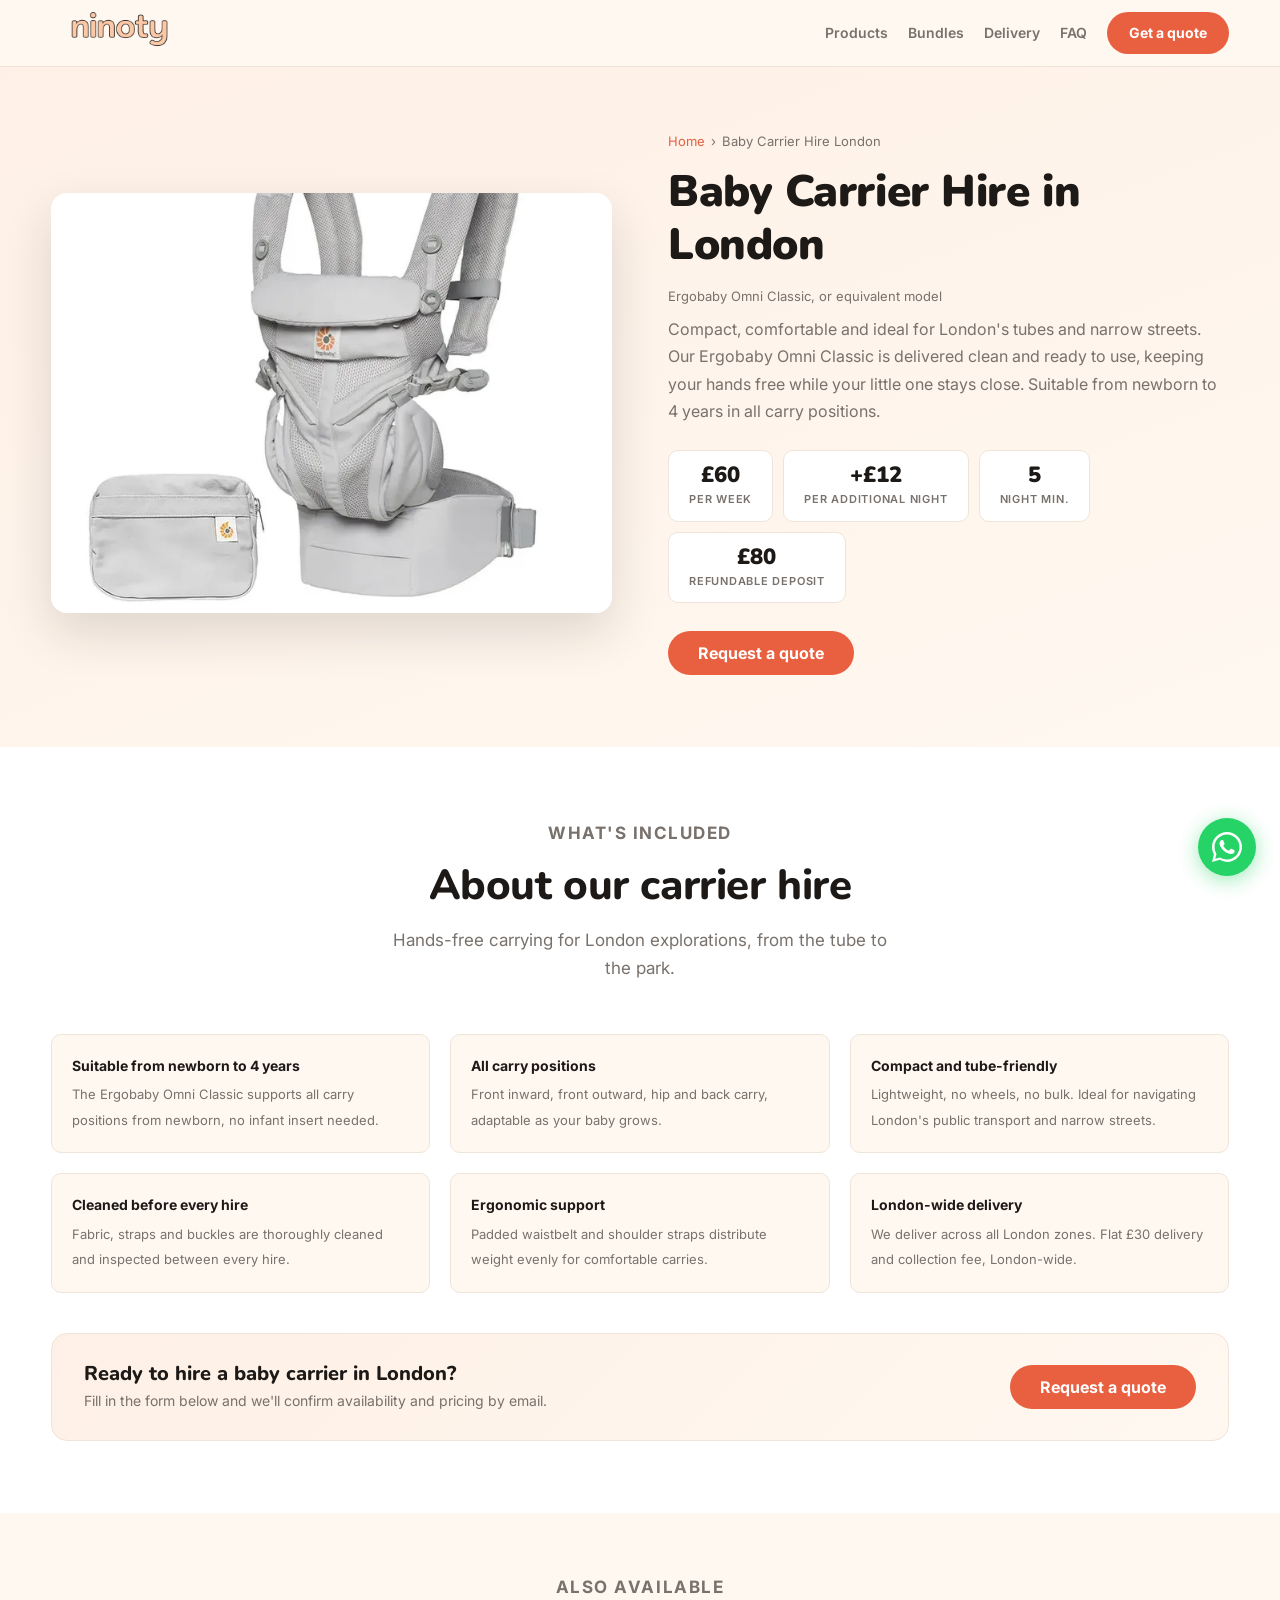
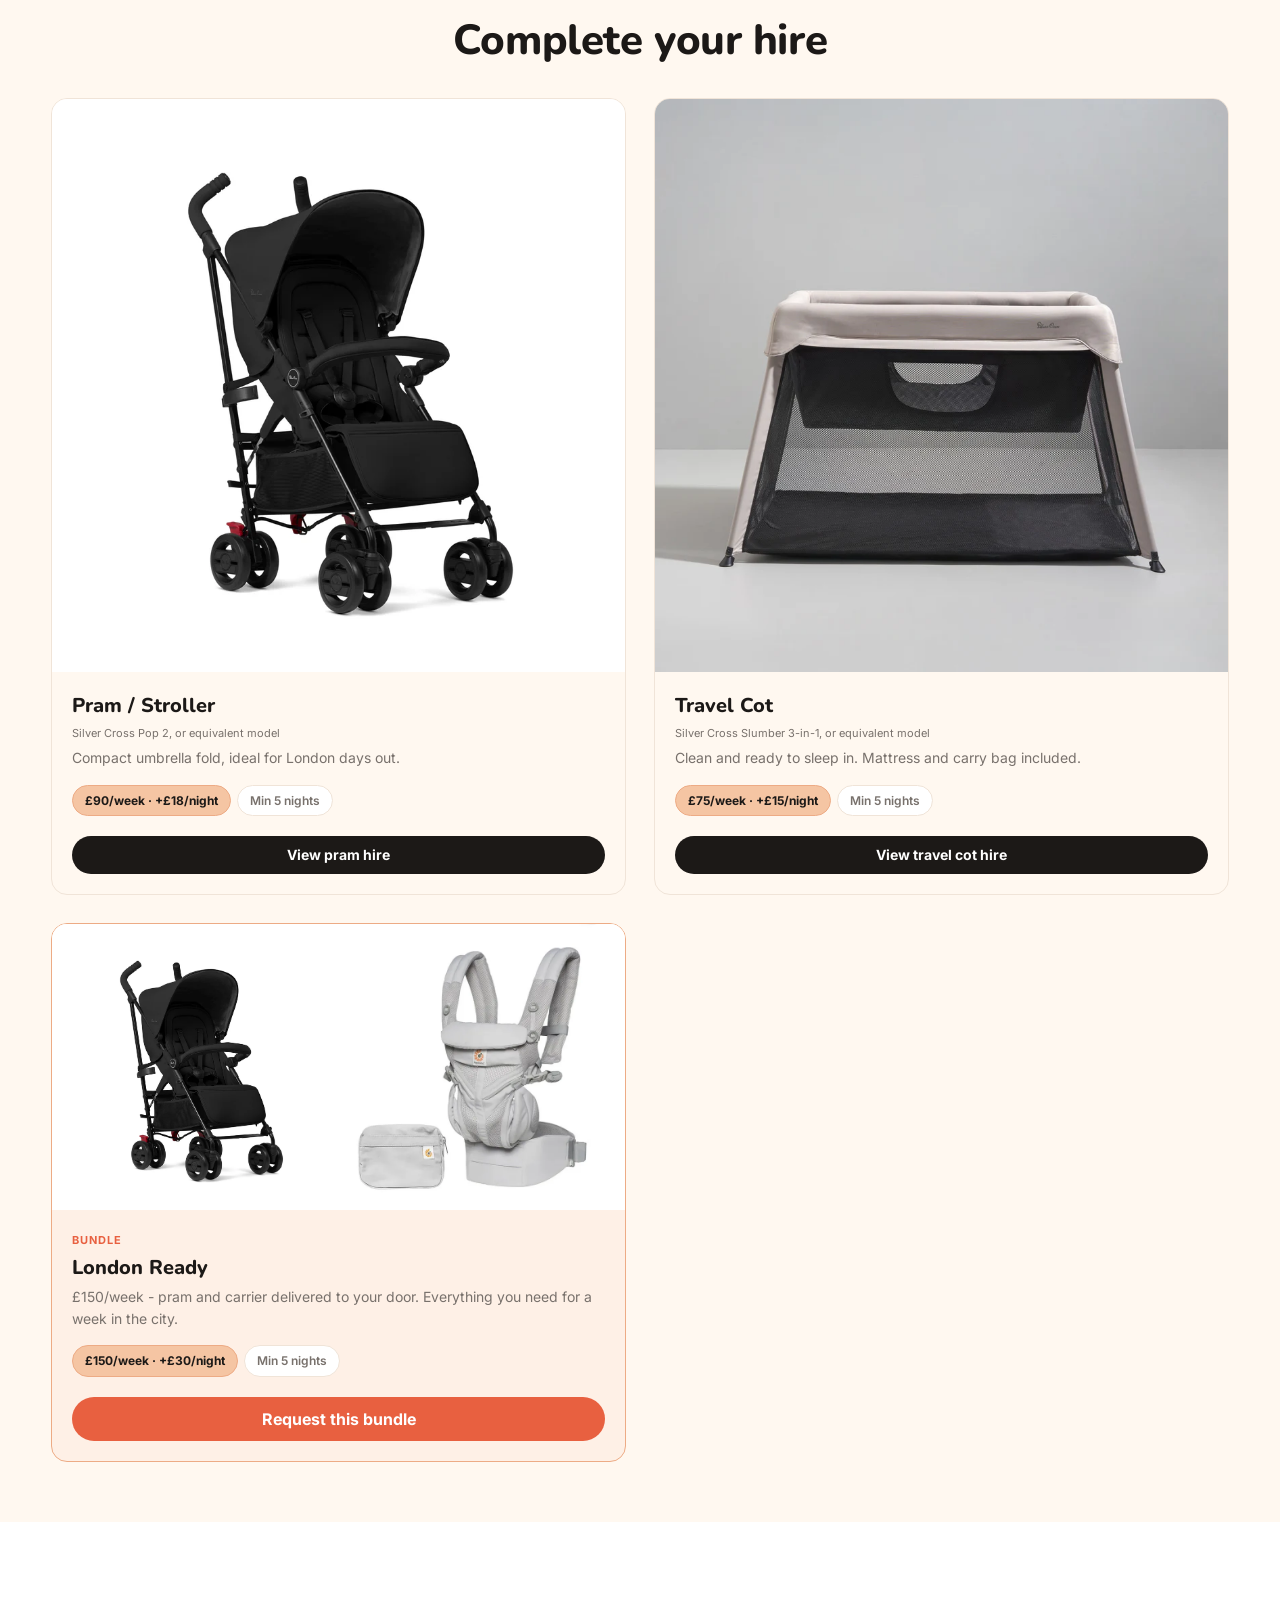
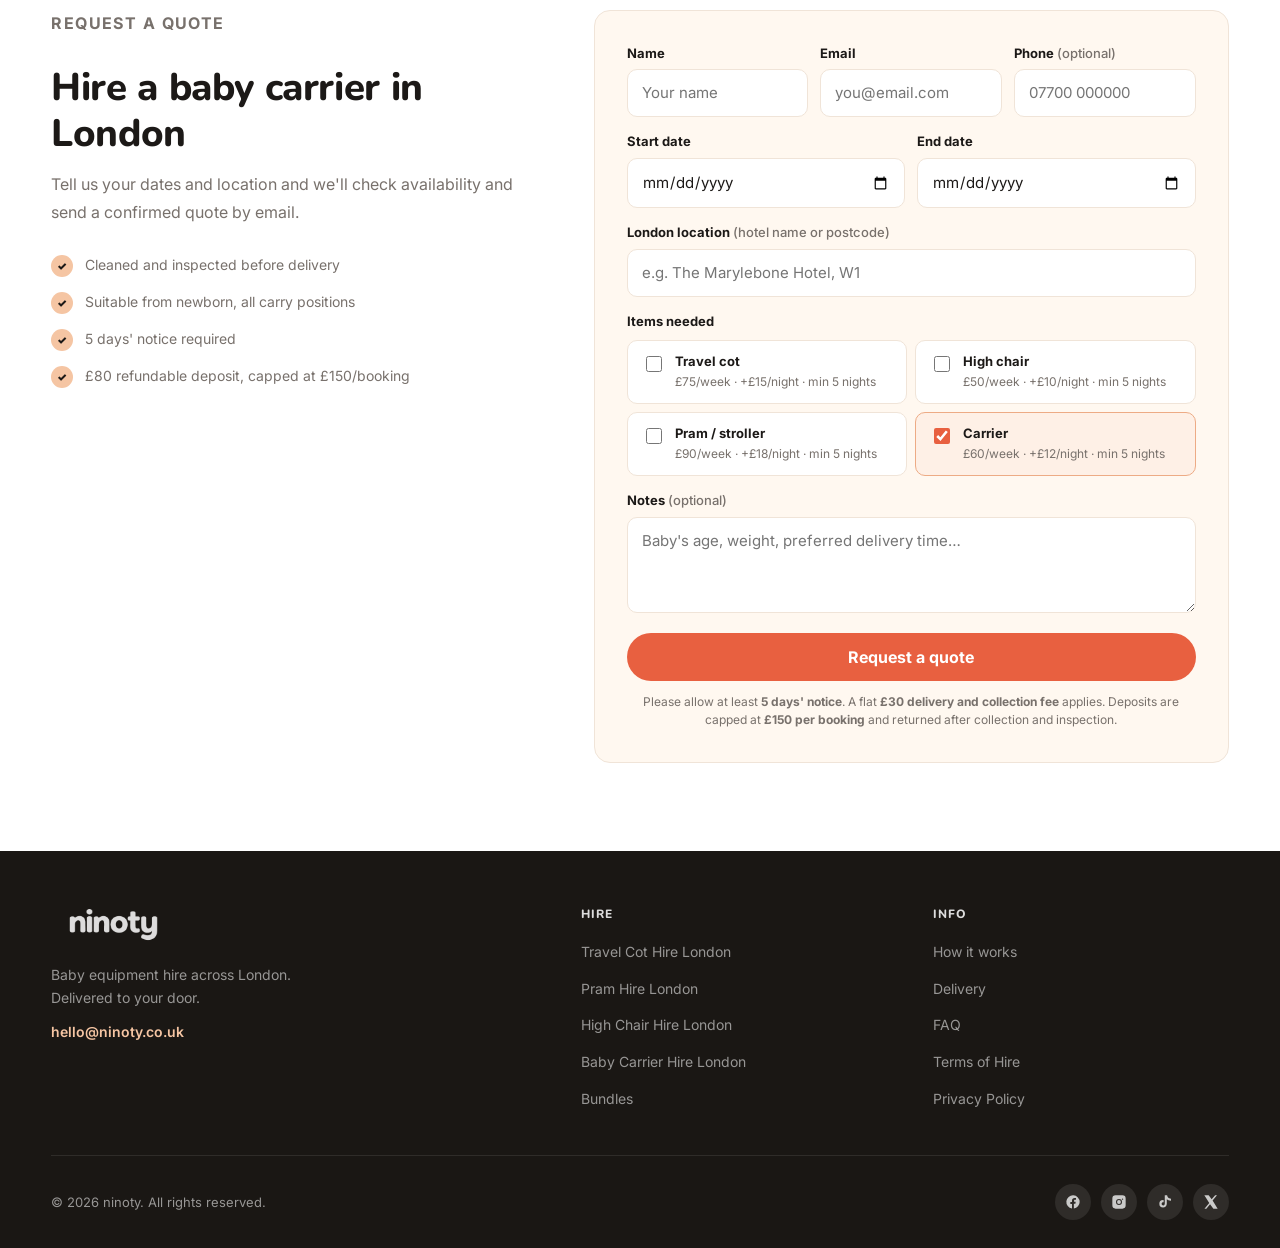
==== commit c1ea06f7: "Update quote form note, terms min hire/deposits/cancellation" ====
--- a/carrier-hire-london.html
+++ b/carrier-hire-london.html
@@ -15,6 +15,7 @@
   <meta property="og:url" content="https://ninoty.co.uk/carrier-hire-london.html" />
   <meta property="og:image" content="https://ninoty.co.uk/images/hero.jpg" />
   <meta property="og:site_name" content="Ninoty" />
+  <link rel="canonical" href="https://ninoty.co.uk/carrier-hire-london.html" />
 
   <!-- Favicon -->
   <link rel="icon" href="/favicon.ico" sizes="any" />
@@ -228,7 +229,6 @@
             method="POST"
             data-netlify="true"
             netlify-honeypot="bot-field"
-            novalidate
           >
             <input type="hidden" name="form-name" value="quote-request" />
             <p class="hp-field"><label>Don't fill this out: <input name="bot-field" tabindex="-1" /></label></p>
@@ -308,7 +308,7 @@
             </div>
 
             <p class="form-note">
-              Please allow at least <strong>5 days' notice</strong>. Deposits capped at <strong>£150 per booking</strong> and returned after collection.
+              Please allow at least <strong>5 days' notice</strong>. A flat <strong>£30 delivery and collection fee</strong> applies. Deposits are capped at <strong>£150 per booking</strong> and returned after collection and inspection.
             </p>
           </form>
         </div>
@@ -409,11 +409,12 @@
     if(form){
       form.addEventListener('submit',function(e){
         e.preventDefault();
+        if(!form.reportValidity()) return;
         var anyChecked=itemChecks.some(function(cb){return cb.checked;});
         if(!anyChecked){alert('Please select at least one item.');return;}
         var btn=form.querySelector('.form-submit');btn.disabled=true;btn.textContent='Sending…';
         fetch('/',{method:'POST',headers:{'Content-Type':'application/x-www-form-urlencoded'},body:new URLSearchParams(new FormData(form)).toString()})
-        .then(function(r){if(r.ok){form.reset();if(carrierCb)carrierCb.checked=true;if(successMsg){successMsg.style.display='block';successMsg.scrollIntoView({behavior:'smooth',block:'nearest'});}}else{throw new Error();}})
+        .then(function(r){if(r.ok){form.reset();if(carrierCb)carrierCb.checked=true;updateEndMin();btn.disabled=false;btn.textContent='Request a quote';if(successMsg){successMsg.style.display='block';successMsg.scrollIntoView({behavior:'smooth',block:'nearest'});}}else{throw new Error();}})
         .catch(function(){btn.disabled=false;btn.textContent='Request a quote';alert('Something went wrong. Please email hello@ninoty.co.uk');});
       });
     }
